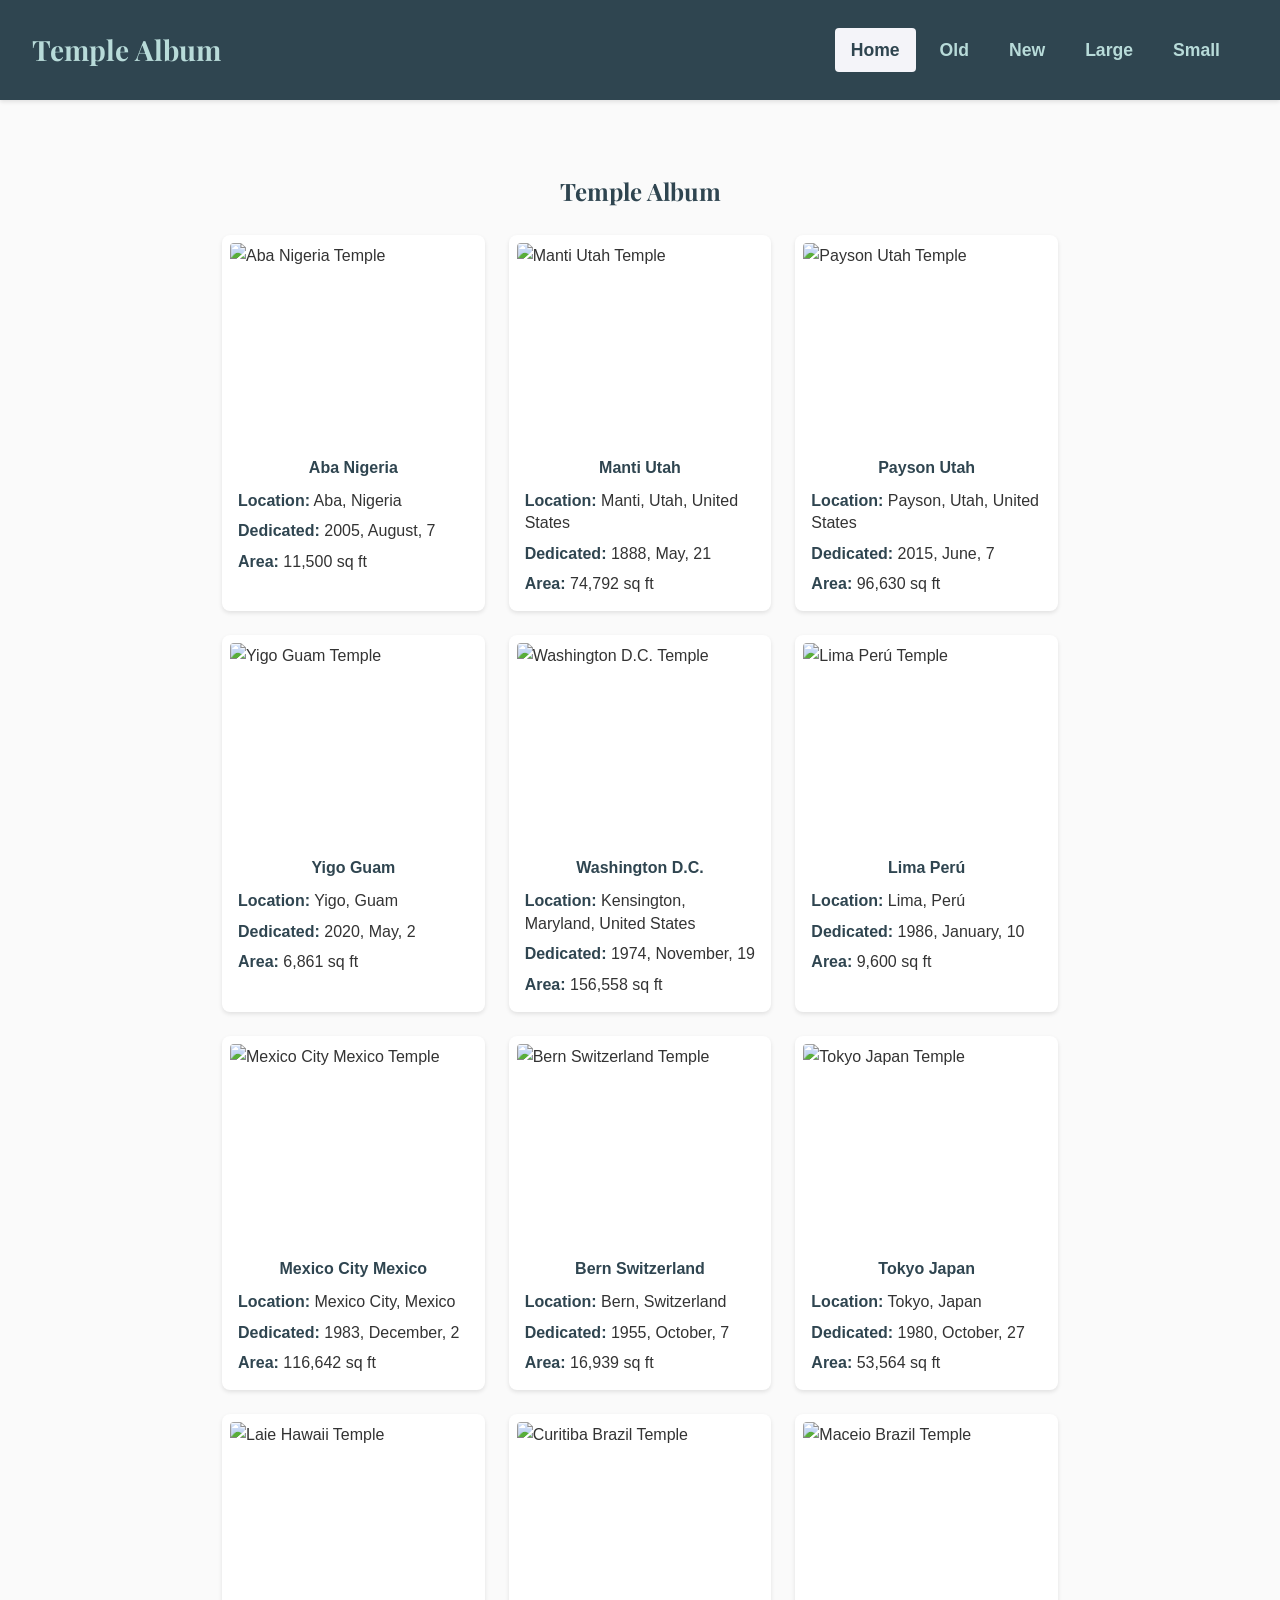
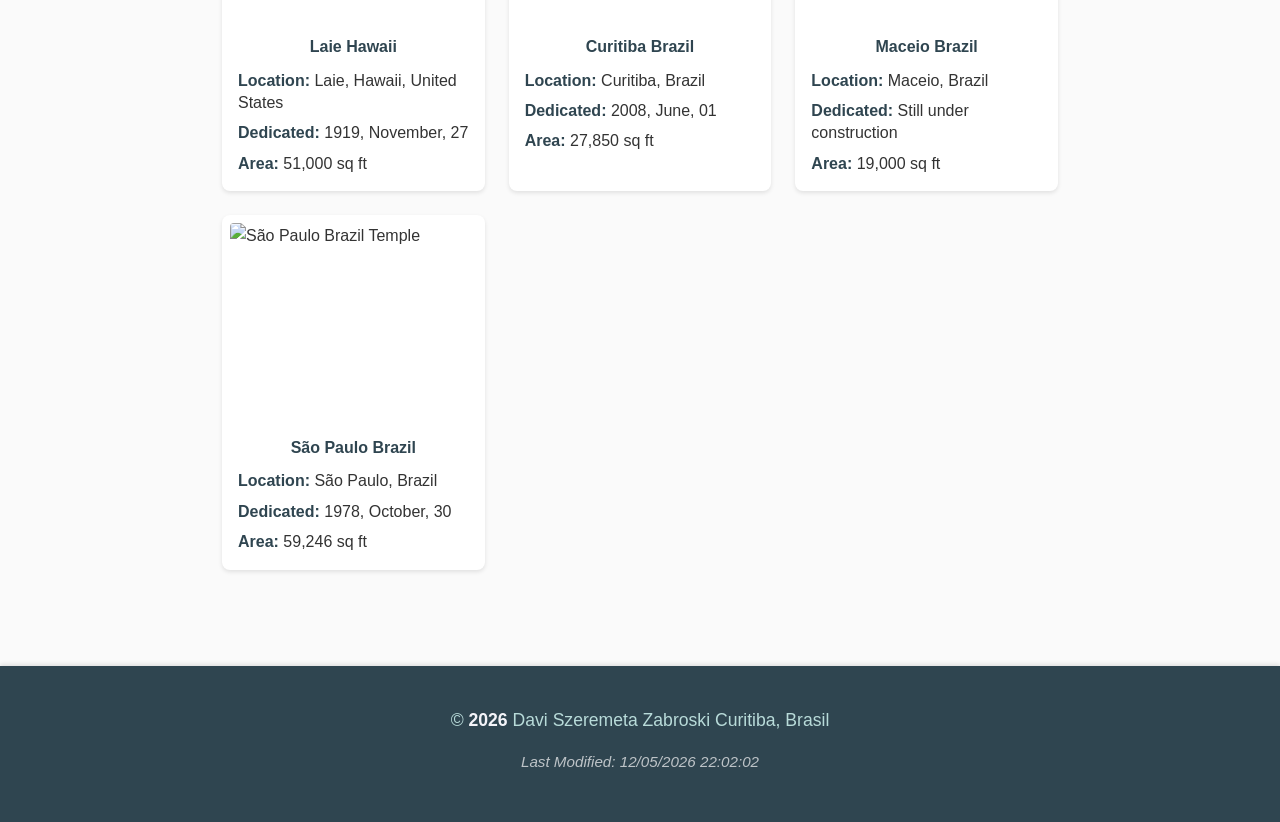
==== filtered-temples.html @ acdf6466 "feat: filtered temples" ====
<!DOCTYPE html>
<html lang="en">
<head>
  <meta charset="UTF-8">
  <meta name="viewport" content="width=device-width, initial-scale=1.0">
  <title>Filtered Temple Album - Davi Szeremeta Zabroski</title>
  <meta name="description" content="Filtered temple album displaying LDS temples from around the world">
  <meta name="author" content="Davi Szeremeta Zabroski">
  <link rel="stylesheet" href="styles/base.css">
  <link rel="stylesheet" href="styles/filtered-temples.css">
  <link rel="stylesheet" href="styles/filtered-temples-large.css">
  <link rel="preconnect" href="https://fonts.googleapis.com">
  <link rel="preconnect" href="https://fonts.gstatic.com" crossorigin>
  <link href="https://fonts.googleapis.com/css2?family=Montserrat:wght@400;600&family=Playfair+Display:wght@600&display=swap" rel="stylesheet">
  <script src="scripts/filtered-temples.js" defer></script>
</head>
<body>
  <header>
    <h1>Temple Album</h1>
    <button id="menu-button" aria-label="Toggle menu">☰</button>
    <nav id="menu">
      <a href="#home" data-filter="home">Home</a>
      <a href="#old" data-filter="old">Old</a>
      <a href="#new" data-filter="new">New</a>
      <a href="#large" data-filter="large">Large</a>
      <a href="#small" data-filter="small">Small</a>
    </nav>
  </header>

  <main>
    <h2>Temple Album</h2>
    <div class="temple-grid" id="templeGrid"></div>
  </main>

  <footer>
    <p>&copy; <span id="currentyear"></span> Davi Szeremeta Zabroski Curitiba, Brasil</p>
    <p id="lastModified"></p>
  </footer>
</body>
</html>
---- styles/base.css ----
:root {
  --primary-color: #2f4550;
  --secondary-color: #b8dbd9;
  --accent-color: #f4f4f9;
  --text-color: #333;
  --background-color: #fafafa;
  
  --font-heading: 'Playfair Display', serif;
  --font-body: 'Roboto', sans-serif;

  --temple-card-bg: white;
  --temple-shadow: rgba(0, 0, 0, 0.1);
}

* {
  box-sizing: border-box;
  margin: 0;
  padding: 0;
}

body {
  font-family: var(--font-body);
  background-color: var(--background-color);
  color: var(--text-color);
  line-height: 1.6;
}

h1, h2, h3, #course-title {
  font-family: var(--font-heading);
}

header {
  background-color: var(--primary-color);
  color: var(--secondary-color);
  padding: 1.5rem 0;
  box-shadow: 0 2px 4px rgba(0,0,0,0.1);
}

#course-title {
  display: block;
  text-align: center;
  font-size: 2.5rem;
  font-weight: 700;
  margin-bottom: 1.25rem;
}

#menu-button {
  display: block;
  background: none;
  border: none;
  color: var(--secondary-color);
  font-size: 1.5rem;
  cursor: pointer;
  position: absolute;
  top: 1rem;
  right: 1rem;
}

nav {
  display: none;
  flex-direction: column;
  background-color: var(--primary-color);
  padding: 0.5rem 0;
}

nav.open {
  display: flex;
}

nav a {
  color: var(--secondary-color);
  text-decoration: none;
  font-size: 1.1rem;
  font-weight: 700;
  padding: 0.75rem 1rem;
  transition: background-color 0.3s ease, color 0.3s ease, transform 0.2s ease;
}

nav a:hover, nav a:focus {
  background-color: var(--accent-color);
  color: var(--primary-color);
  transform: translateY(-2px);
}

main {
  max-width: 1080px;
  margin: 2rem auto;
  padding: 0 1rem;
}

main h1 {
  text-align: center;
  margin-bottom: 2rem;
  color: var(--primary-color);
  font-size: 3rem;
  border-bottom: 2px solid var(--accent-color);
  display: inline-block;
  padding-bottom: 0.5rem;
}

/* Center the main h1 wrapper if we use block or keep it simple */
.main-header {
  text-align: center;
}

.cards-container {
  display: grid;
  grid-template-columns: 1fr;
  gap: 2rem;
}

@media (min-width: 768px) {
  .cards-container {
    grid-template-columns: 1fr 1fr;
  }
}

.card {
  background-color: #fff;
  border-radius: 12px;
  box-shadow: 0 4px 6px rgba(0,0,0,0.05);
  overflow: hidden;
  display: flex;
  flex-direction: column;
  transition: transform 0.3s ease, box-shadow 0.3s ease;
  border: 1px solid #eaeaea;
}

.card:hover {
  transform: translateY(-5px);
  box-shadow: 0 10px 20px rgba(0,0,0,0.1);
}

.card h2 {
  background-color: var(--primary-color);
  color: #fff;
  padding: 1rem;
  text-align: center;
  margin: 0;
  font-size: 1.5rem;
}

.card img {
  width: 100%;
  height: 250px;
  object-fit: contain;
  border-bottom: 3px solid var(--accent-color);
}

.card p {
  padding: 1.5rem;
  flex-grow: 1;
  text-align: justify;
  font-size: 1.05rem;
}

footer {
  background-color: var(--primary-color);
  color: var(--secondary-color);
  text-align: center;
  padding: 2.5rem 1rem;
  margin-top: 4rem;
  box-shadow: 0 -2px 4px rgba(0,0,0,0.1);
}

footer p {
  margin-bottom: 0.5rem;
  font-size: 1.1rem;
}

#currentyear {
  font-weight: bold;
  color: var(--accent-color);
}

#lastModified {
  color: #bdc3c7;
  font-size: 0.95rem;
  font-style: italic;
  margin-top: 1rem;
}

@media screen and (min-width: 500px) {
  header {
    display: flex;
    justify-content: space-between;
    align-items: center;
    padding: 1rem 2rem;
    position: relative;
  }

  #course-title {
    margin-bottom: 0;
    font-size: 1.75rem;
  }

  #menu-button {
    display: none;
  }

  nav {
    display: flex;
    flex-direction: row;
    background-color: transparent;
    gap: 0.5rem;
    padding: 0.75rem;
  }

  nav a {
    padding: 0.5rem 1rem;
    border-radius: 4px;
  }

  nav a:hover {
    background-color: var(--accent-color);
    color: var(--primary-color);
  }
}
---- styles/filtered-temples.css ----
header h1 {
  font-family: var(--font-heading);
  font-size: 1.75rem;
  margin: 0 0 0.5rem 0;
}

main h2 {
  font-family: var(--font-heading);
  text-align: center;
  margin-bottom: 1.5rem;
  color: var(--primary-color);
}

.temple-grid {
  display: grid;
  grid-template-columns: 1fr;
  gap: 1rem;
}

figure {
  background-color: var(--temple-card-bg);
  padding: 0.5rem;
  border-radius: 8px;
  box-shadow: 0 2px 4px var(--temple-shadow);
}

figure img {
  width: 100%;
  height: 200px;
  object-fit: cover;
  display: block;
  border-radius: 4px;
}

figure figcaption {
  padding: 0.75rem 0.5rem 0.25rem;
  text-align: center;
  font-weight: 600;
  color: var(--primary-color);
}

figure p {
  margin: 0.35rem 0.5rem 0.5rem;
  line-height: 1.4;
  color: var(--text-color);
}

figure p strong {
  color: var(--primary-color);
}

nav a.active,
nav a:hover {
  background-color: var(--accent-color);
  color: var(--primary-color);
}
---- styles/filtered-temples-large.css ----
@media screen and (min-width: 500px) {
  header {
    display: flex;
    justify-content: space-between;
    align-items: center;
    padding: 1rem 2rem;
  }

  header h1 {
    margin-bottom: 0;
  }

  nav {
    display: flex;
    flex-direction: row;
    background-color: transparent;
    gap: 0.5rem;
    padding: 0.75rem;
  }

  nav a {
    padding: 0.5rem 1rem;
    border-radius: 4px;
  }

  nav a:hover {
    background-color: var(--accent-color);
    color: var(--primary-color);
  }

  main {
    max-width: 900px;
    padding: 2rem;
    margin: 2.5rem auto;
  }

  .temple-grid {
    grid-template-columns: repeat(auto-fit, minmax(250px, 1fr));
    gap: 1.5rem;
  }
}
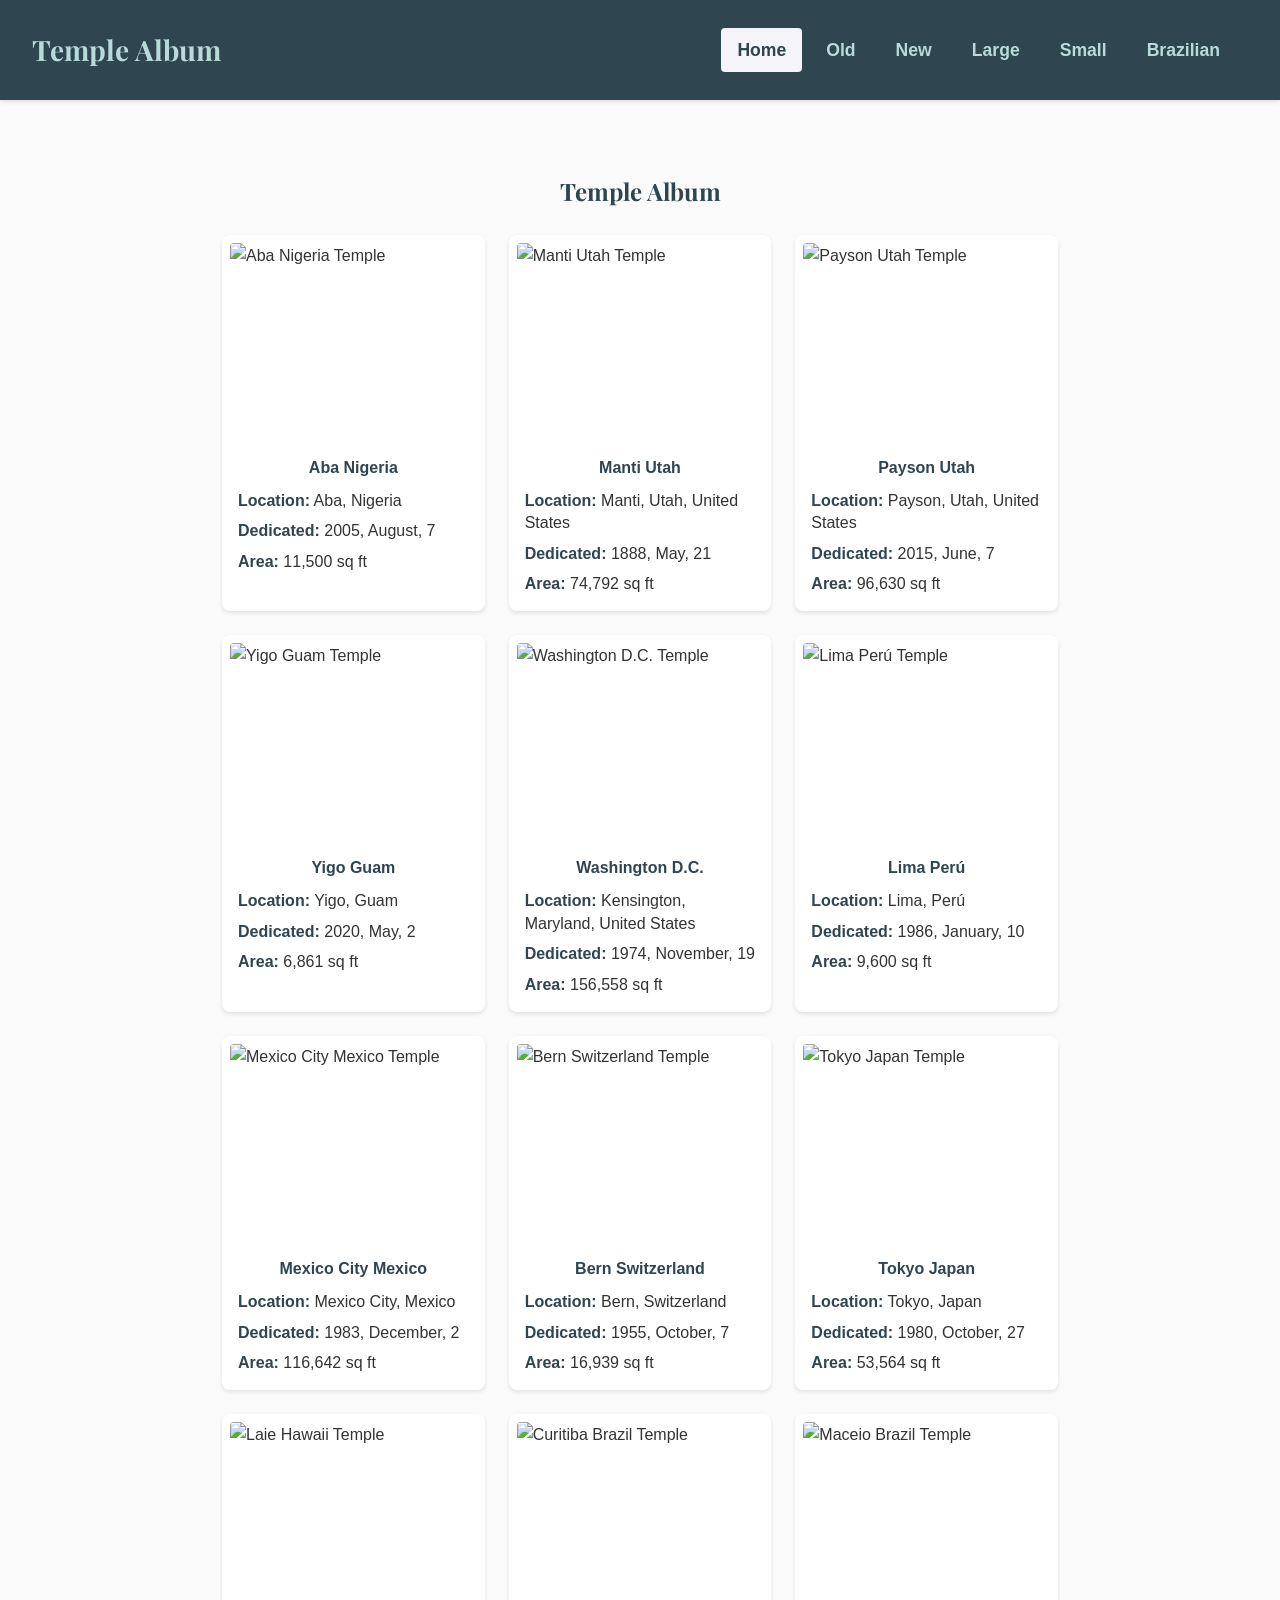
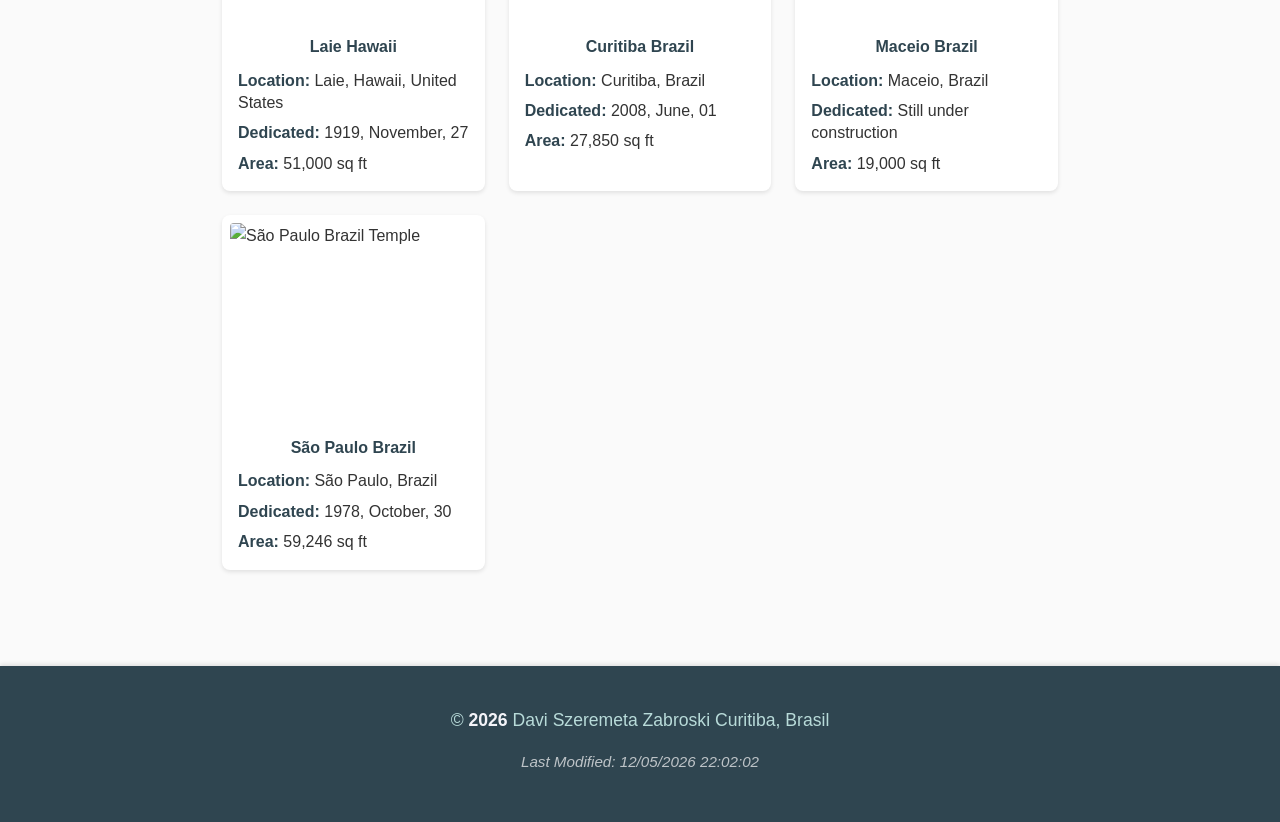
==== commit c8d95ec9: "feat: added filter for brazillian temples" ====
--- a/filtered-temples.html
+++ b/filtered-temples.html
@@ -24,6 +24,7 @@
       <a href="#new" data-filter="new">New</a>
       <a href="#large" data-filter="large">Large</a>
       <a href="#small" data-filter="small">Small</a>
+      <a href="#brazilian" data-filter="brazilian">Brazilian</a>
     </nav>
   </header>
 
